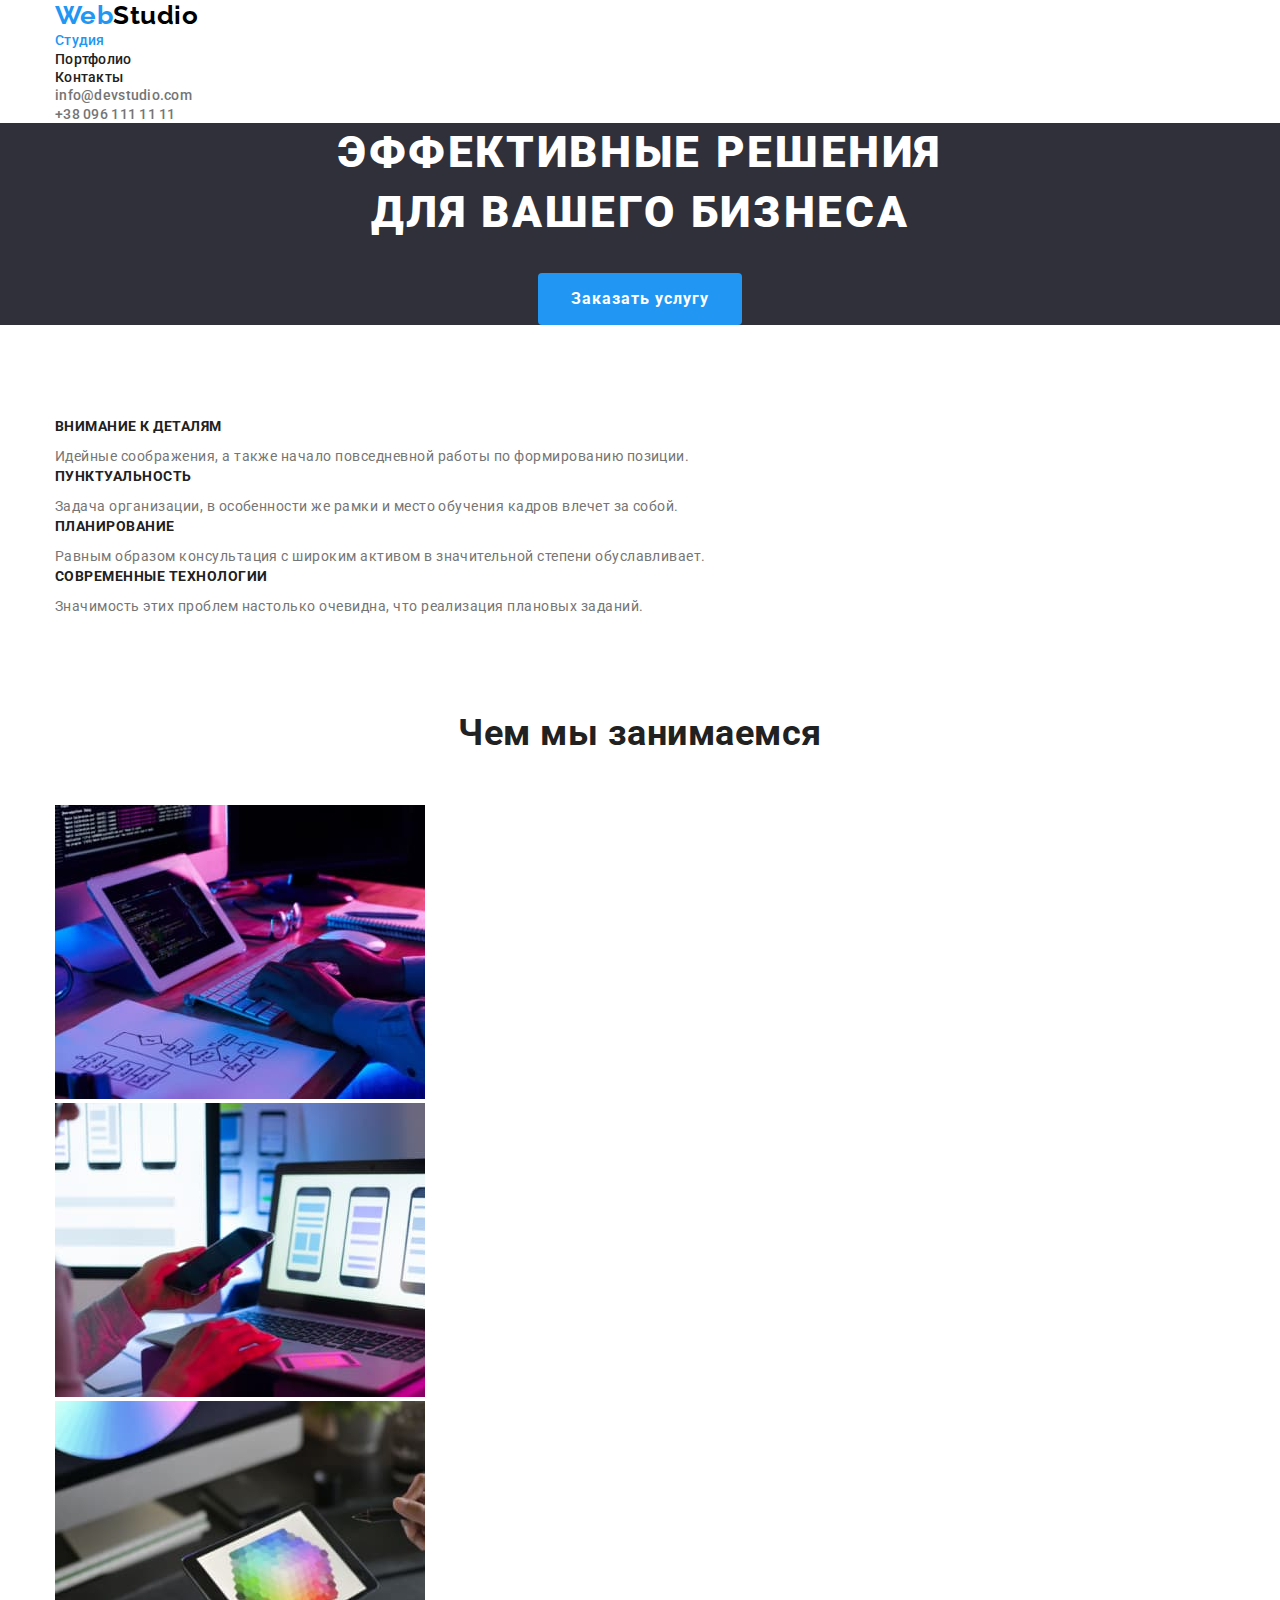
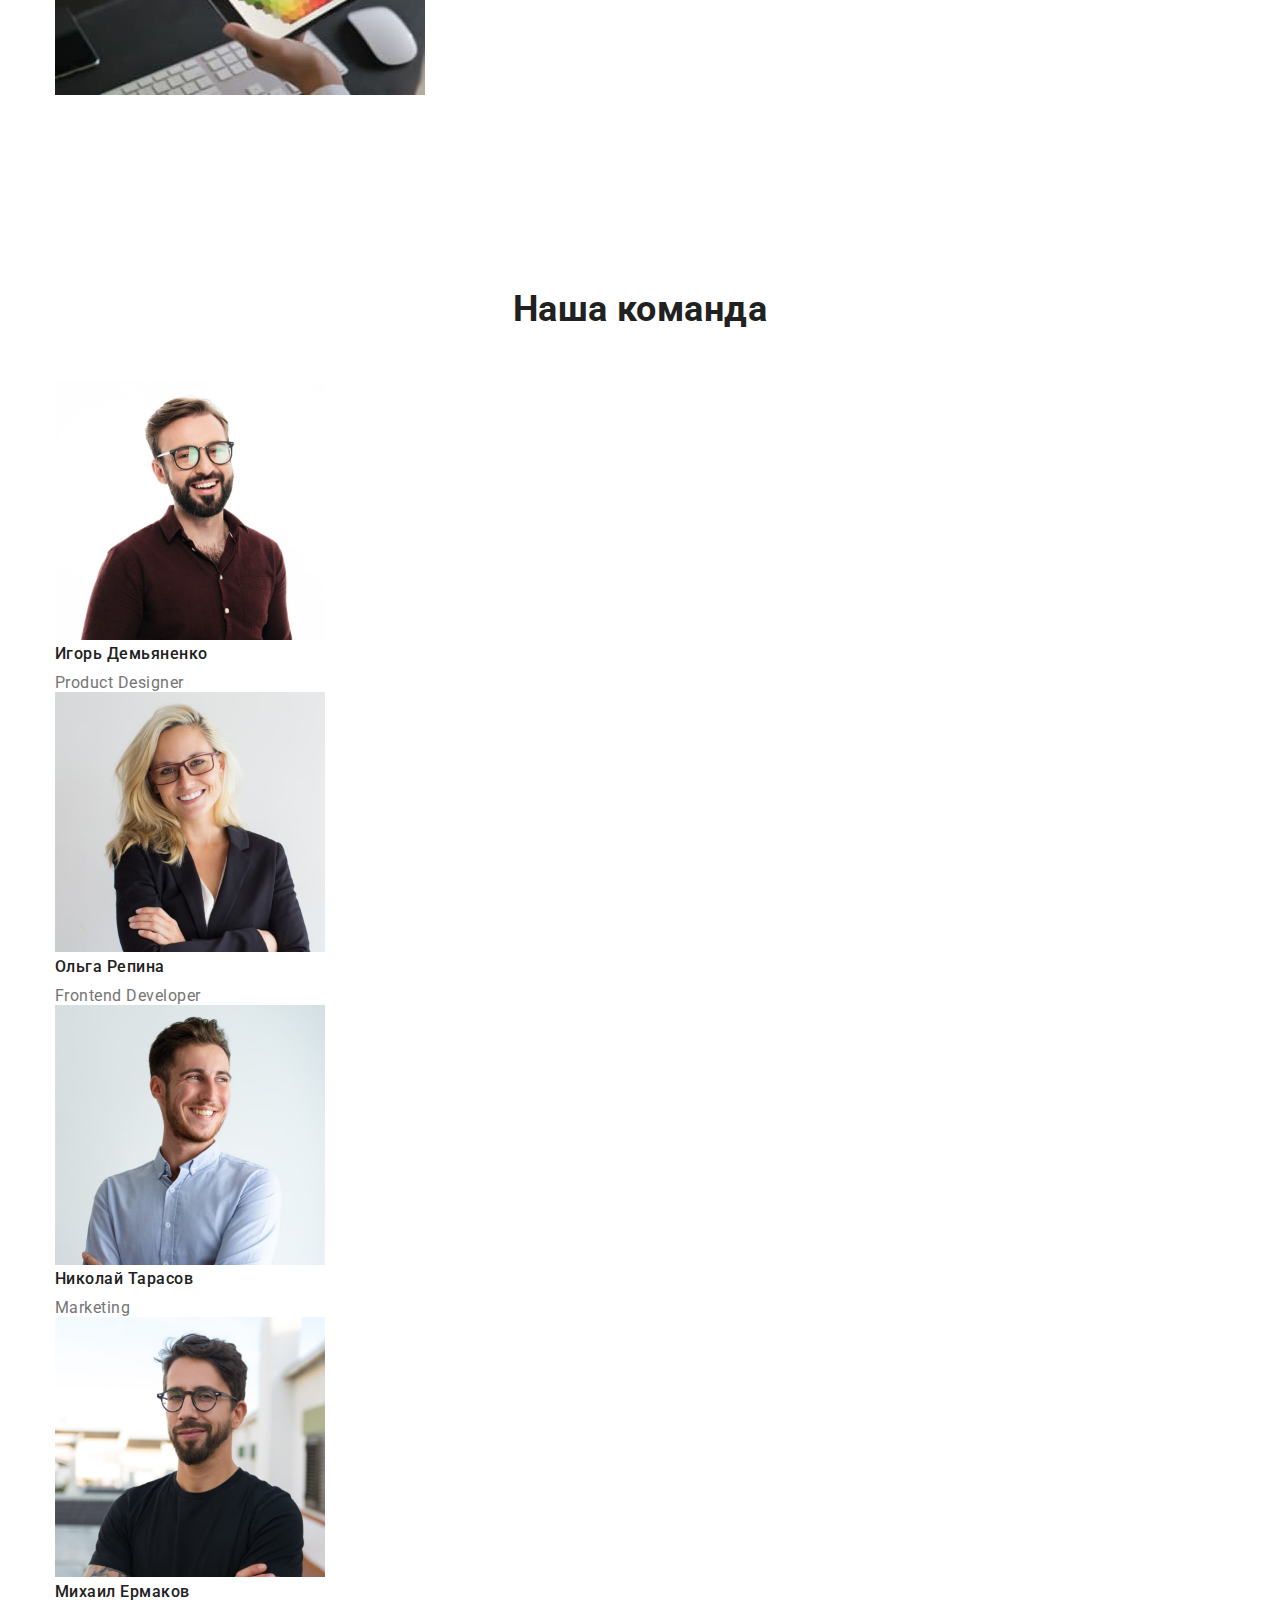
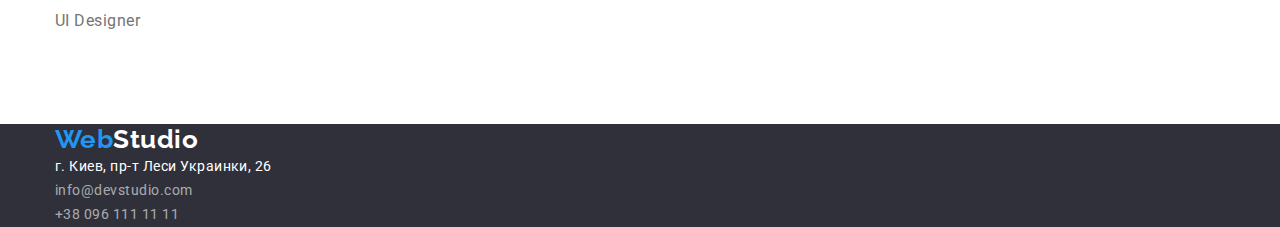
==== index.html @ ccae6b2b "Добавляет марджини и падинги" ====
<!DOCTYPE html>
<html lang="ru">
<head>
    <meta charset="UTF-8">
    <meta http-equiv="X-UA-Compatible" content="IE=edge">
    <meta name="viewport" content="width=device-width, initial-scale=1.0">
    <title>WebStudio</title>
    <link rel="preconnect" href="https://fonts.googleapis.com">
    <link rel="preconnect" href="https://fonts.gstatic.com" crossorigin>
    <link href="https://fonts.googleapis.com/css2?family=Raleway:wght@700&family=Roboto:wght@400;500;700;900&display=swap" rel="stylesheet">
    <link rel="stylesheet" href="https://cdnjs.cloudflare.com/ajax/libs/modern-normalize/1.1.0/modern-normalize.min.css">
    <link rel="stylesheet" href="./css/styles.css">
</head>
<body>
    <header>
        <div class="container">
            <div class="container-nav">
                <nav class="header-nav">
                    <a href="./index.html" class="header-logo name"><span class="logo-accent">Web</span>Studio</a>
                    <ul class="site-nav list">
                        <li><a href="#" class="current">Студия</a></li>
                        <li><a href="./portfolio.html">Портфолио</a></li>
                        <li><a href="#">Контакты</a></li>
                    </ul>
                </nav>
            </div>
            <div class="container-contacts">
                <ul class="header-contacts list">
                    <li><a href="mailto:info@devstudio.com">info@devstudio.com</a></li>
                    <li><a href="tel:+380961111111">+38 096 111 11 11</a></li>
                </ul>
            </div>  
        </div>
    </header> 
    <main>
        <section class="hero">
            <h1 class="hero-title">
                Эффективные решения<br>
                для вашего бизнеса
            </h1>
            <button type="button" class="button primary">Заказать услугу</button>
        </section>
        <section>
            <div class="container section">
                <h2 class="section-title visually-hidden">Наши преимущества</h2>
                <ul class="features list">
                    <li>
                        <h3 class="title">Внимание к деталям</h3>
                        <p class="text">Идейные соображения, а также начало повседневной работы по формированию позиции.</p>
                    </li>
                    <li>
                        <h3 class="title">Пунктуальность</h3>
                        <p class="text">Задача организации, в особенности же рамки и место обучения кадров влечет за собой.</p>
                    </li>
                    <li>
                        <h3 class="title">Планирование</h3>
                        <p class="text">Равным образом консультация с широким активом в значительной степени обуславливает.</p>
                    </li>
                    <li>
                        <h3 class="title">Современные технологии</h3>
                        <p class="text">Значимость этих проблем настолько очевидна, что реализация плановых заданий.</p>
                    </li>
                </ul>
            </div>
        </section>
        <section>
            <div class="container section no-padding-top">
                <h2 class="section-title">Чем мы занимаемся</h2>
                <ul class="list">
                    <li>
                        <img src="./images/img.jpg" alt="Вёрстка веб-страниц" width="370">
                    </li>
                    <li>
                        <img src="./images/img1.jpg" alt="Разработка веб-дизайна" width="370">
                    </li>
                    <li>
                        <img src="./images/img2.jpg" alt="Графическое оформление" width="370">
                    </li>
                </ul>
            </div>
        </section>
        <section>
            <div class="container section">
                <h2 class="section-title">Наша команда</h2>
                <ul class="team list">
                    <li>
                        <img src="./images/member1.jpg" alt="Игорь Демьяненко" width="270">
                        <h3 class="title">Игорь Демьяненко</h3>
                        <p class="text">Product Designer</p>
                    </li>
                    <li>
                        <img src="./images/member2.jpg" alt="Ольга Репина" width="270">
                        <h3 class="title">Ольга Репина</h3>
                        <p class="text">Frontend Developer</p>
                    </li>
                    <li>
                        <img src="./images/member3.jpg" alt="Николай Тарасов" width="270">
                        <h3 class="title">Николай Тарасов</h3>
                        <p class="text">Marketing</p>
                    </li>
                    <li>
                        <img src="./images/member4.jpg" alt="Михаил Ермаков" width="270">
                        <h3 class="title">Михаил Ермаков</h3>
                        <p class="text">UI Designer</p>
                    </li>
                </ul>
            </div>
        </section>
    </main> 
    <footer class="page-footer">
       <div class="container">
        <a href="./index.html" class="footer-logo name"><span class="logo-accent">Web</span>Studio</a>
        <address>
            <ul class="footer-contacts list">
                <li><a href="https://goo.gl/maps/piqngm7oDQpEDh6u6" target="_blank" rel="noopener nofollow noreferrer"
                        class="address-info">г. Киев, пр-т Леси Украинки, 26</a></li>
                <li><a href="mailto:info@devstudio.com">info@devstudio.com</a></li>
                <li><a href="tel:+380961111111">+38 096 111 11 11</a></li>
            </ul>
        </address>
       </div>
    </footer>  
</body>
</html>
---- css/styles.css ----
:root {
    --primary-text-color: #757575;
    --title-text-color: #212121;
    --accent-color: #2196F3;
    --white-color: #FFFFFF;
    --logo-black-color: #000000;
    --additional-contact-color: rgba(255, 255, 255, 0.6);
    --bcg-footer-color: #2F303A;
    --bcg-secondary-color: #F5F4FA;
}

body {
    font-family: Roboto, sans-serif;
    letter-spacing: 0.03em;
    color: var(--primary-text-color);
    background-color: var(--white-color);
}

.list {
    padding: 0;
    margin: 0;
    list-style: none;
}

.container {
    width: 1200px;
    padding-left: 15px;
    padding-right: 15px;
    margin-left: auto;
    margin-right: auto;
}

/* Header */

.header-nav a {
    text-decoration: none;
}

/* Лого */

.name {
    font-family: Raleway, sans-serif;
}

.header-logo {
    font-weight: 700;
    font-size: 26px;
    line-height: 1.2;
    color: var(--logo-black-color);
}

.footer-logo {   
    font-weight: 700;
    font-size: 26px;
    line-height: 1.2;
    color: var(--white-color);
}

.logo-accent {
    color: var(--accent-color);
}

/* Site nav */

.site-nav a {
    font-weight: 500;
    font-size: 14px;
    line-height: 1.14;
    letter-spacing: 0.02em;
    color: var(--title-text-color);
}

.site-nav a:hover,
.site-nav a:focus {
    color: var(--accent-color);
}

.site-nav .current {
    color: var(--accent-color);
}

/* Heder contacts */

.header-contacts a {
    font-weight: 500;
    font-size: 14px;
    line-height: 1.14;
    letter-spacing: 0.02em;
    text-decoration: none;
    color: var(--primary-text-color);
}

.header-contacts a:hover,
.header-contacts a:focus {
    color: var(--accent-color);
}

/* Hero */

.hero {
    background-color: var(--bcg-footer-color);
    text-align: center;
}

.hero-title {
    margin-top: 0;
    margin-bottom: 30px;
    font-weight: 900;
    font-size: 44px;
    line-height: 1.36;
    letter-spacing: 0.06em;
    text-transform: uppercase;
    color: var(--white-color); 
}

/* Button */

.button {
    display: inline-block;
    border: 1px solid transparent;
    border-radius: 4px;
    font-family: inherit;
    cursor: pointer;
    color: var(--title-text-color);
    background-color: var(--bcg-secondary-color);
    text-align: center;
}

.button.primary {
    padding: 10px 32px;
    min-width: 200px;
    font-weight: 700;
    font-size: 16px;
    line-height: 1.88;
    letter-spacing: 0.06em;
    color: var(--white-color);
    background-color: var(--accent-color);
}

.button.secondary {
    padding: 6px 22px;
    min-width: 73px;
    font-weight: 500;
    font-size: 16px;
    line-height: 1.63;
    text-align: center;
}

.button.secondary:hover,
.button.secondary:focus {
    background-color: var(--accent-color);
    color: var(--white-color);
}

/* Section */

.section {
    padding-top: 94px;
    padding-bottom: 94px;
}

.no-padding-top {
    padding-top: 0;
}

.section-title {
    margin-top: 0;
    margin-bottom: 50px;
    font-weight: 700;
    font-size: 36px;
    line-height: 1.17;
    text-align: center;
    color: var(--title-text-color);
}

.title {
    margin-top: 0;
    margin-bottom: 10px;
}

.text {
    margin-top: 0;
    margin-bottom: 0;
}

/* Features */

.features .title {
    font-weight: 700;
    font-size: 14px;
    line-height: 1.14;
    text-transform: uppercase;
    color: var(--title-text-color); 
}

.features .text {
    font-size: 14px;
    line-height: 1.71;
}

.visually-hidden {
    position: absolute;
    width: 1px;
    height: 1px;
    margin: -1px;
    border: 0;
    padding: 0;
    white-space: nowrap;
    clip-path: inset(100%);
    clip: rect(0 0 0 0);
    overflow: hidden;
}

/* Team */

.team .title {
    font-weight: 500;
    font-size: 16px;
    line-height: 1.19;
    color: var(--title-text-color);
    
}

.team .text {
    font-size: 16px;
    line-height: 1.19;
}

/* Works */

.works .title {
    font-weight: 700;
    font-size: 18px;
    line-height: 2;
    letter-spacing: 0.06em;
    color: var(--title-text-color);
}

.works .text { 
    font-size: 16px;
    line-height: 1.88;
    color: var(--primary-text-color);
}

.works a {
    text-decoration: none;
}

/* Footer */

.page-footer {
    background-color: var(--bcg-footer-color);
}

.page-footer a {
    text-decoration: none;
}

.footer-contacts a {
    font-style: normal;
    font-weight: 400;
    font-size: 14px;
    line-height: 1.71;
    color: var(--additional-contact-color);
}

.footer-contacts .address-info {
    color: var(--white-color);
}

.footer-contacts a:hover,
.footer-contacts a:focus {
    color: var(--accent-color);
}
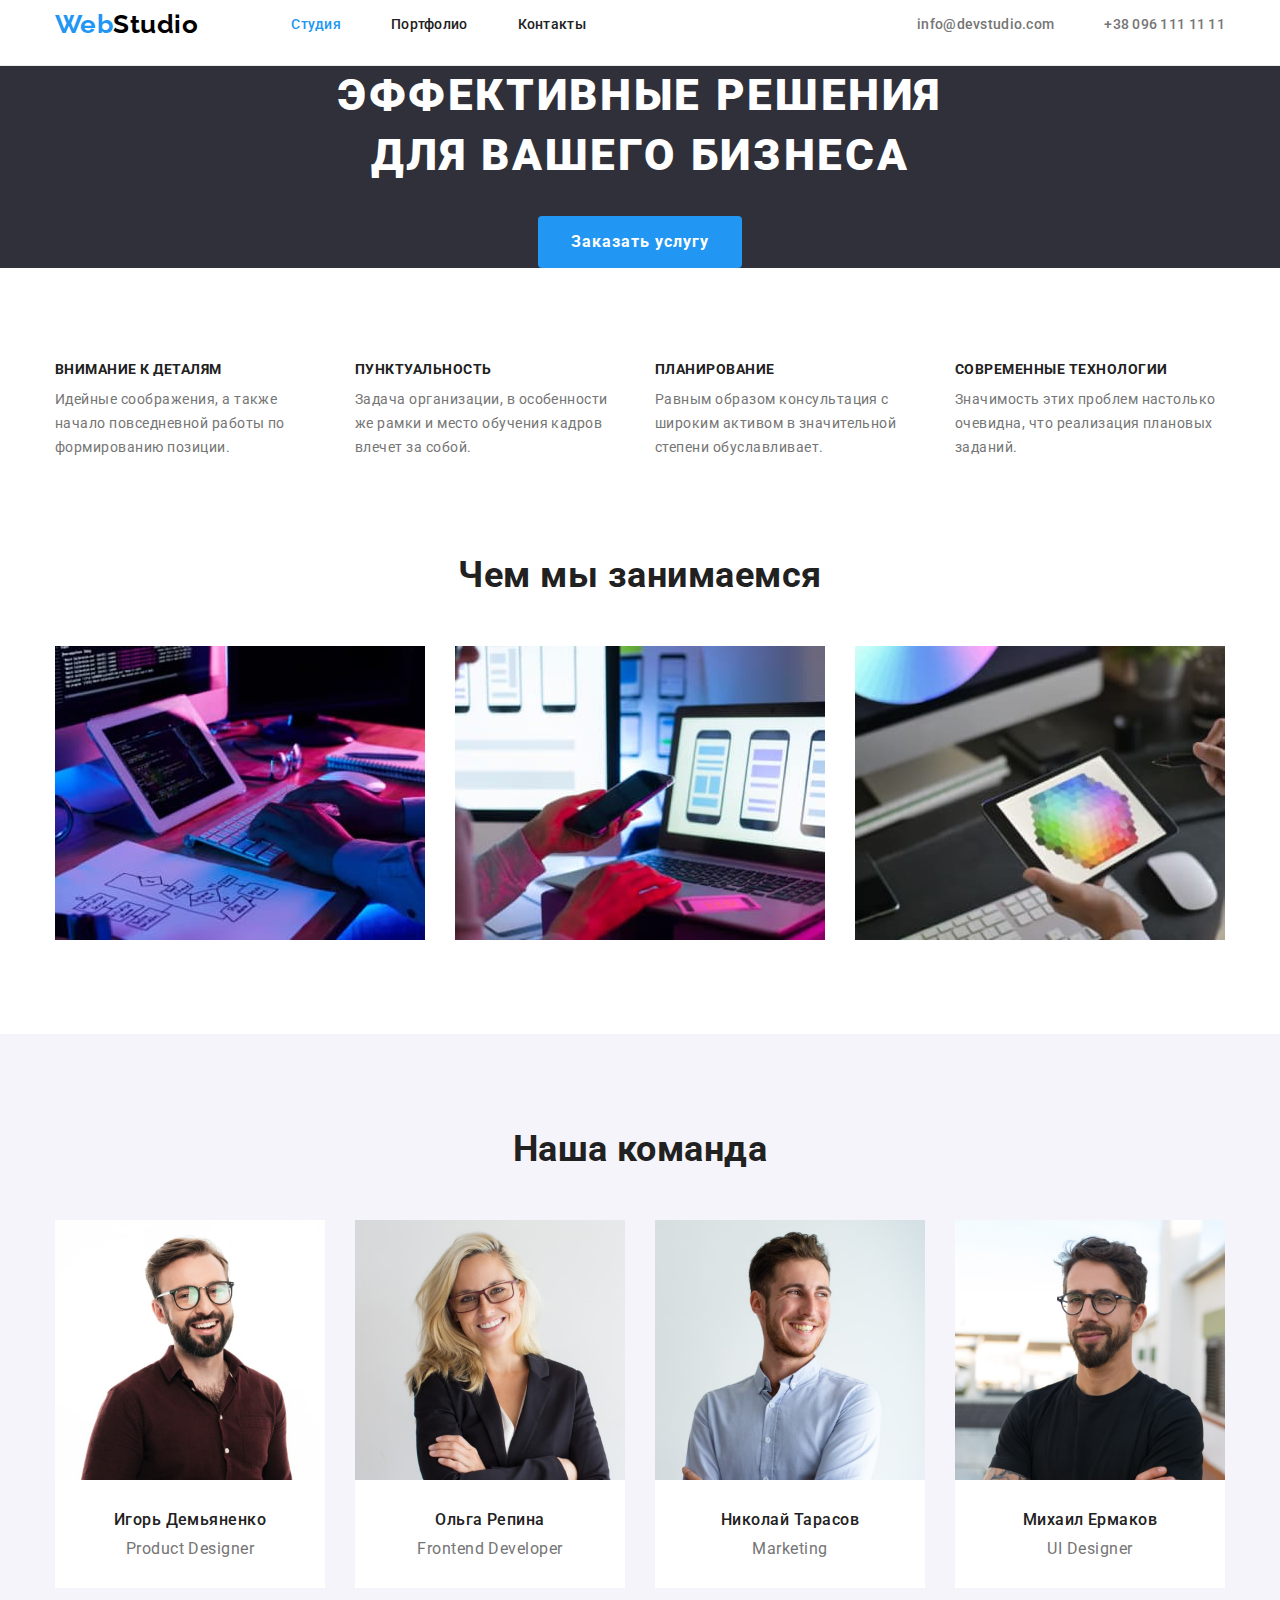
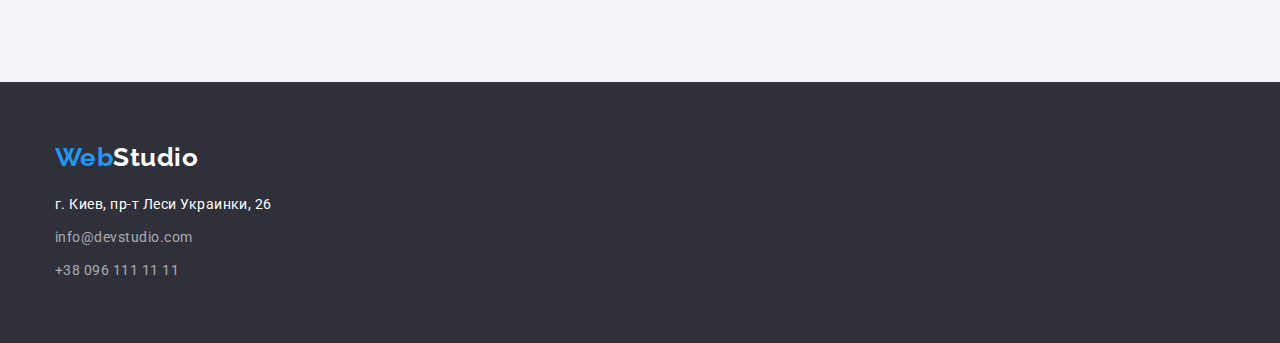
==== commit fe30781b: "Добавляет позиционирование" ====
--- a/index.html
+++ b/index.html
@@ -12,24 +12,20 @@
     <link rel="stylesheet" href="./css/styles.css">
 </head>
 <body>
-    <header>
-        <div class="container">
-            <div class="container-nav">
-                <nav class="header-nav">
-                    <a href="./index.html" class="header-logo name"><span class="logo-accent">Web</span>Studio</a>
-                    <ul class="site-nav list">
-                        <li><a href="#" class="current">Студия</a></li>
-                        <li><a href="./portfolio.html">Портфолио</a></li>
-                        <li><a href="#">Контакты</a></li>
-                    </ul>
-                </nav>
-            </div>
-            <div class="container-contacts">
-                <ul class="header-contacts list">
-                    <li><a href="mailto:info@devstudio.com">info@devstudio.com</a></li>
-                    <li><a href="tel:+380961111111">+38 096 111 11 11</a></li>
+    <header class="page-header">
+        <div class="container main-nav">
+            <nav class="header-nav">
+                <a href="./index.html" class="header-logo name"><span class="logo-accent">Web</span>Studio</a>
+                <ul class="site-nav list">
+                    <li class="item"><a href="#" class="link current">Студия</a></li>
+                    <li class="item"><a href="./portfolio.html" class="link">Портфолио</a></li>
+                    <li class="item"><a href="#" class="link">Контакты</a></li>
                 </ul>
-            </div>  
+            </nav>
+            <ul class="header-contacts list">
+                <li class="item"><a href="mailto:info@devstudio.com" class="link">info@devstudio.com</a></li>
+                <li class="item"><a href="tel:+380961111111" class="link">+38 096 111 11 11</a></li>
+            </ul>  
         </div>
     </header> 
     <main>
@@ -44,19 +40,19 @@
             <div class="container section">
                 <h2 class="section-title visually-hidden">Наши преимущества</h2>
                 <ul class="features list">
-                    <li>
+                    <li class="item">
                         <h3 class="title">Внимание к деталям</h3>
                         <p class="text">Идейные соображения, а также начало повседневной работы по формированию позиции.</p>
                     </li>
-                    <li>
+                    <li class="item">
                         <h3 class="title">Пунктуальность</h3>
                         <p class="text">Задача организации, в особенности же рамки и место обучения кадров влечет за собой.</p>
                     </li>
-                    <li>
+                    <li class="item">
                         <h3 class="title">Планирование</h3>
                         <p class="text">Равным образом консультация с широким активом в значительной степени обуславливает.</p>
                     </li>
-                    <li>
+                    <li class="item">
                         <h3 class="title">Современные технологии</h3>
                         <p class="text">Значимость этих проблем настолько очевидна, что реализация плановых заданий.</p>
                     </li>
@@ -66,42 +62,50 @@
         <section>
             <div class="container section no-padding-top">
                 <h2 class="section-title">Чем мы занимаемся</h2>
-                <ul class="list">
-                    <li>
+                <ul class="work-style list">
+                    <li class="item">
                         <img src="./images/img.jpg" alt="Вёрстка веб-страниц" width="370">
                     </li>
-                    <li>
+                    <li class="item">
                         <img src="./images/img1.jpg" alt="Разработка веб-дизайна" width="370">
                     </li>
-                    <li>
+                    <li class="item">
                         <img src="./images/img2.jpg" alt="Графическое оформление" width="370">
                     </li>
                 </ul>
             </div>
         </section>
-        <section>
+        <section class="team-section">
             <div class="container section">
                 <h2 class="section-title">Наша команда</h2>
                 <ul class="team list">
-                    <li>
+                    <li class="item">
                         <img src="./images/member1.jpg" alt="Игорь Демьяненко" width="270">
-                        <h3 class="title">Игорь Демьяненко</h3>
-                        <p class="text">Product Designer</p>
+                        <div class="team-cards">
+                            <h3 class="title">Игорь Демьяненко</h3>
+                            <p class="text">Product Designer</p>
+                        </div>
                     </li>
-                    <li>
+                    <li class="item">
                         <img src="./images/member2.jpg" alt="Ольга Репина" width="270">
-                        <h3 class="title">Ольга Репина</h3>
-                        <p class="text">Frontend Developer</p>
+                        <div class="team-cards">
+                            <h3 class="title">Ольга Репина</h3>
+                            <p class="text">Frontend Developer</p>
+                        </div>
                     </li>
-                    <li>
+                    <li class="item">
                         <img src="./images/member3.jpg" alt="Николай Тарасов" width="270">
-                        <h3 class="title">Николай Тарасов</h3>
-                        <p class="text">Marketing</p>
+                        <div class="team-cards">
+                            <h3 class="title">Николай Тарасов</h3>
+                            <p class="text">Marketing</p>
+                        </div>                      
                     </li>
-                    <li>
+                    <li class="item">
                         <img src="./images/member4.jpg" alt="Михаил Ермаков" width="270">
-                        <h3 class="title">Михаил Ермаков</h3>
-                        <p class="text">UI Designer</p>
+                        <div class="team-cards">
+                            <h3 class="title">Михаил Ермаков</h3>
+                            <p class="text">UI Designer</p>
+                        </div>
                     </li>
                 </ul>
             </div>
@@ -109,15 +113,15 @@
     </main> 
     <footer class="page-footer">
        <div class="container">
-        <a href="./index.html" class="footer-logo name"><span class="logo-accent">Web</span>Studio</a>
-        <address>
-            <ul class="footer-contacts list">
-                <li><a href="https://goo.gl/maps/piqngm7oDQpEDh6u6" target="_blank" rel="noopener nofollow noreferrer"
-                        class="address-info">г. Киев, пр-т Леси Украинки, 26</a></li>
-                <li><a href="mailto:info@devstudio.com">info@devstudio.com</a></li>
-                <li><a href="tel:+380961111111">+38 096 111 11 11</a></li>
-            </ul>
-        </address>
+            <a href="./index.html" class="footer-logo name"><span class="logo-accent">Web</span>Studio</a>
+            <address>
+                <ul class="footer-contacts list">
+                    <li class="item"><a href="https://goo.gl/maps/piqngm7oDQpEDh6u6" target="_blank" rel="noopener nofollow noreferrer"
+                            class="address-info">г. Киев, пр-т Леси Украинки, 26</a></li>
+                    <li class="item"><a href="mailto:info@devstudio.com">info@devstudio.com</a></li>
+                    <li class="item"><a href="tel:+380961111111">+38 096 111 11 11</a></li>
+                </ul>
+            </address>
        </div>
     </footer>  
 </body>
--- a/css/styles.css
+++ b/css/styles.css
@@ -7,6 +7,8 @@
     --additional-contact-color: rgba(255, 255, 255, 0.6);
     --bcg-footer-color: #2F303A;
     --bcg-secondary-color: #F5F4FA;
+    --border-color: #EEEEEE;
+    --border-header-color: #ECECEC;
 }
 
 body {
@@ -15,6 +17,8 @@
     color: var(--primary-text-color);
     background-color: var(--white-color);
 }
+
+/* Утилиты */
 
 .list {
     padding: 0;
@@ -30,10 +34,30 @@
     margin-right: auto;
 }
 
+img {
+    display: block;
+    max-width: 100%;
+    height: auto;
+}
+
 /* Header */
 
+.page-header {
+    border-bottom: 1px solid var(--border-header-color);
+}
+
 .header-nav a {
+    display: block;
     text-decoration: none;
+}
+
+.container.main-nav {
+    display: flex;
+    align-items: center;
+}
+
+.header-nav {
+    display: flex;
 }
 
 /* Лого */
@@ -43,13 +67,19 @@
 }
 
 .header-logo {
+    display: block;
+    padding-top: 9px;
+    padding-bottom: 25px;
     font-weight: 700;
     font-size: 26px;
     line-height: 1.2;
     color: var(--logo-black-color);
 }
 
-.footer-logo {   
+.footer-logo {
+    display: block;
+    margin-top: 0;
+    margin-bottom: 20px;
     font-weight: 700;
     font-size: 26px;
     line-height: 1.2;
@@ -62,7 +92,19 @@
 
 /* Site nav */
 
-.site-nav a {
+.site-nav {
+    display: flex;
+    margin-left: 93px;
+}
+
+.site-nav .item:not(:last-child) {
+    margin-right: 50px;
+}
+
+.site-nav .link {
+    display: block;
+    padding-top: 17px;
+    padding-bottom: 32px;
     font-weight: 500;
     font-size: 14px;
     line-height: 1.14;
@@ -70,8 +112,8 @@
     color: var(--title-text-color);
 }
 
-.site-nav a:hover,
-.site-nav a:focus {
+.site-nav .link:hover,
+.site-nav .link:focus {
     color: var(--accent-color);
 }
 
@@ -81,7 +123,19 @@
 
 /* Heder contacts */
 
-.header-contacts a {
+.header-contacts {
+    display: flex;
+    margin-left: auto;
+}
+
+.header-contacts .item:not(:last-child) {
+    margin-right: 50px;
+}
+
+.header-contacts .link {
+    display: block;
+    padding-top: 17px;
+    padding-bottom: 32px;
     font-weight: 500;
     font-size: 14px;
     line-height: 1.14;
@@ -90,8 +144,8 @@
     color: var(--primary-text-color);
 }
 
-.header-contacts a:hover,
-.header-contacts a:focus {
+.header-contacts .link:hover,
+.header-contacts .link:focus {
     color: var(--accent-color);
 }
 
@@ -163,6 +217,10 @@
     padding-top: 0;
 }
 
+.no-padding-bottom {
+    padding-bottom: 0;
+}
+
 .section-title {
     margin-top: 0;
     margin-bottom: 50px;
@@ -173,30 +231,7 @@
     color: var(--title-text-color);
 }
 
-.title {
-    margin-top: 0;
-    margin-bottom: 10px;
-}
-
-.text {
-    margin-top: 0;
-    margin-bottom: 0;
-}
-
 /* Features */
-
-.features .title {
-    font-weight: 700;
-    font-size: 14px;
-    line-height: 1.14;
-    text-transform: uppercase;
-    color: var(--title-text-color); 
-}
-
-.features .text {
-    font-size: 14px;
-    line-height: 1.71;
-}
 
 .visually-hidden {
     position: absolute;
@@ -211,24 +246,122 @@
     overflow: hidden;
 }
 
+.features {
+    display: flex;
+}
+
+.features .item:not(:last-child) {
+    margin-right: 30px;
+}
+
+.features .item {
+    min-width: 270px;
+}
+
+.features .title {
+    margin-top: 0;
+    margin-bottom: 10px;
+    font-weight: 700;
+    font-size: 14px;
+    line-height: 1.14;
+    text-transform: uppercase;
+    color: var(--title-text-color); 
+}
+
+.features .text {
+    margin-top: 0;
+    margin-bottom: 0;
+    font-size: 14px;
+    line-height: 1.71;
+}
+
+/* Work-style */
+
+.work-style {
+    display: flex;
+    margin-left: -30px;
+    margin-top: -30px;
+}
+
+.work-style .item {
+    flex-basis: calc(100% / 3 - 30px);
+    margin-left: 30px;
+    margin-top: 30px;
+}
+
 /* Team */
 
+.team-section {
+background-color: var(--bcg-secondary-color);
+}
+
+.team {
+    display: flex;
+    margin-left: -30px;
+    margin-top: -30px;
+    text-align: center;
+}
+
+.team .item {
+    flex-basis: calc(100% / 4 - 30px);
+    margin-left: 30px;
+    margin-top: 30px;
+    background-color: var(--white-color);
+}
+
+.team-cards {
+    padding: 30px 0;
+}
+
 .team .title {
+    margin-top: 0;
+    margin-bottom: 0;
     font-weight: 500;
     font-size: 16px;
     line-height: 1.19;
     color: var(--title-text-color);
-    
 }
 
 .team .text {
+    margin-top: 10px;
+    margin-bottom: 0;
     font-size: 16px;
     line-height: 1.19;
 }
 
 /* Works */
 
+.filter {
+    display: flex;
+    justify-content: center;
+    margin-bottom: 50px;
+}
+
+.filter .item:not(:last-child) {
+    margin-right: 8px;
+}
+
+.works {
+    display: flex;
+    flex-wrap: wrap;
+    margin-left: -30px;
+    margin-top: -30px;
+}
+
+.works .item {
+    flex-basis: calc(100% / 3 - 30px);
+    margin-left: 30px;
+    margin-top: 30px;
+}
+
+.works-cards {
+    padding: 20px 24px;
+    border: 1px solid var(--border-color);
+}
+
 .works .title {
+    margin-top: 0;
+    margin-bottom: 0;
     font-weight: 700;
     font-size: 18px;
     line-height: 2;
@@ -236,7 +369,9 @@
     color: var(--title-text-color);
 }
 
-.works .text { 
+.works .text {
+    margin-top: 4px; 
+    margin-bottom: 0;
     font-size: 16px;
     line-height: 1.88;
     color: var(--primary-text-color);
@@ -250,6 +385,11 @@
 
 .page-footer {
     background-color: var(--bcg-footer-color);
+}
+
+.page-footer .container {
+    padding-top: 60px;
+    padding-bottom: 60px;
 }
 
 .page-footer a {
@@ -272,3 +412,13 @@
 .footer-contacts a:focus {
     color: var(--accent-color);
 }
+
+.footer-contacts .item {
+    display: block;
+}
+    
+.footer-contacts .item:not(:last-child) {
+    margin-bottom: 9px; 
+}
+    
+  
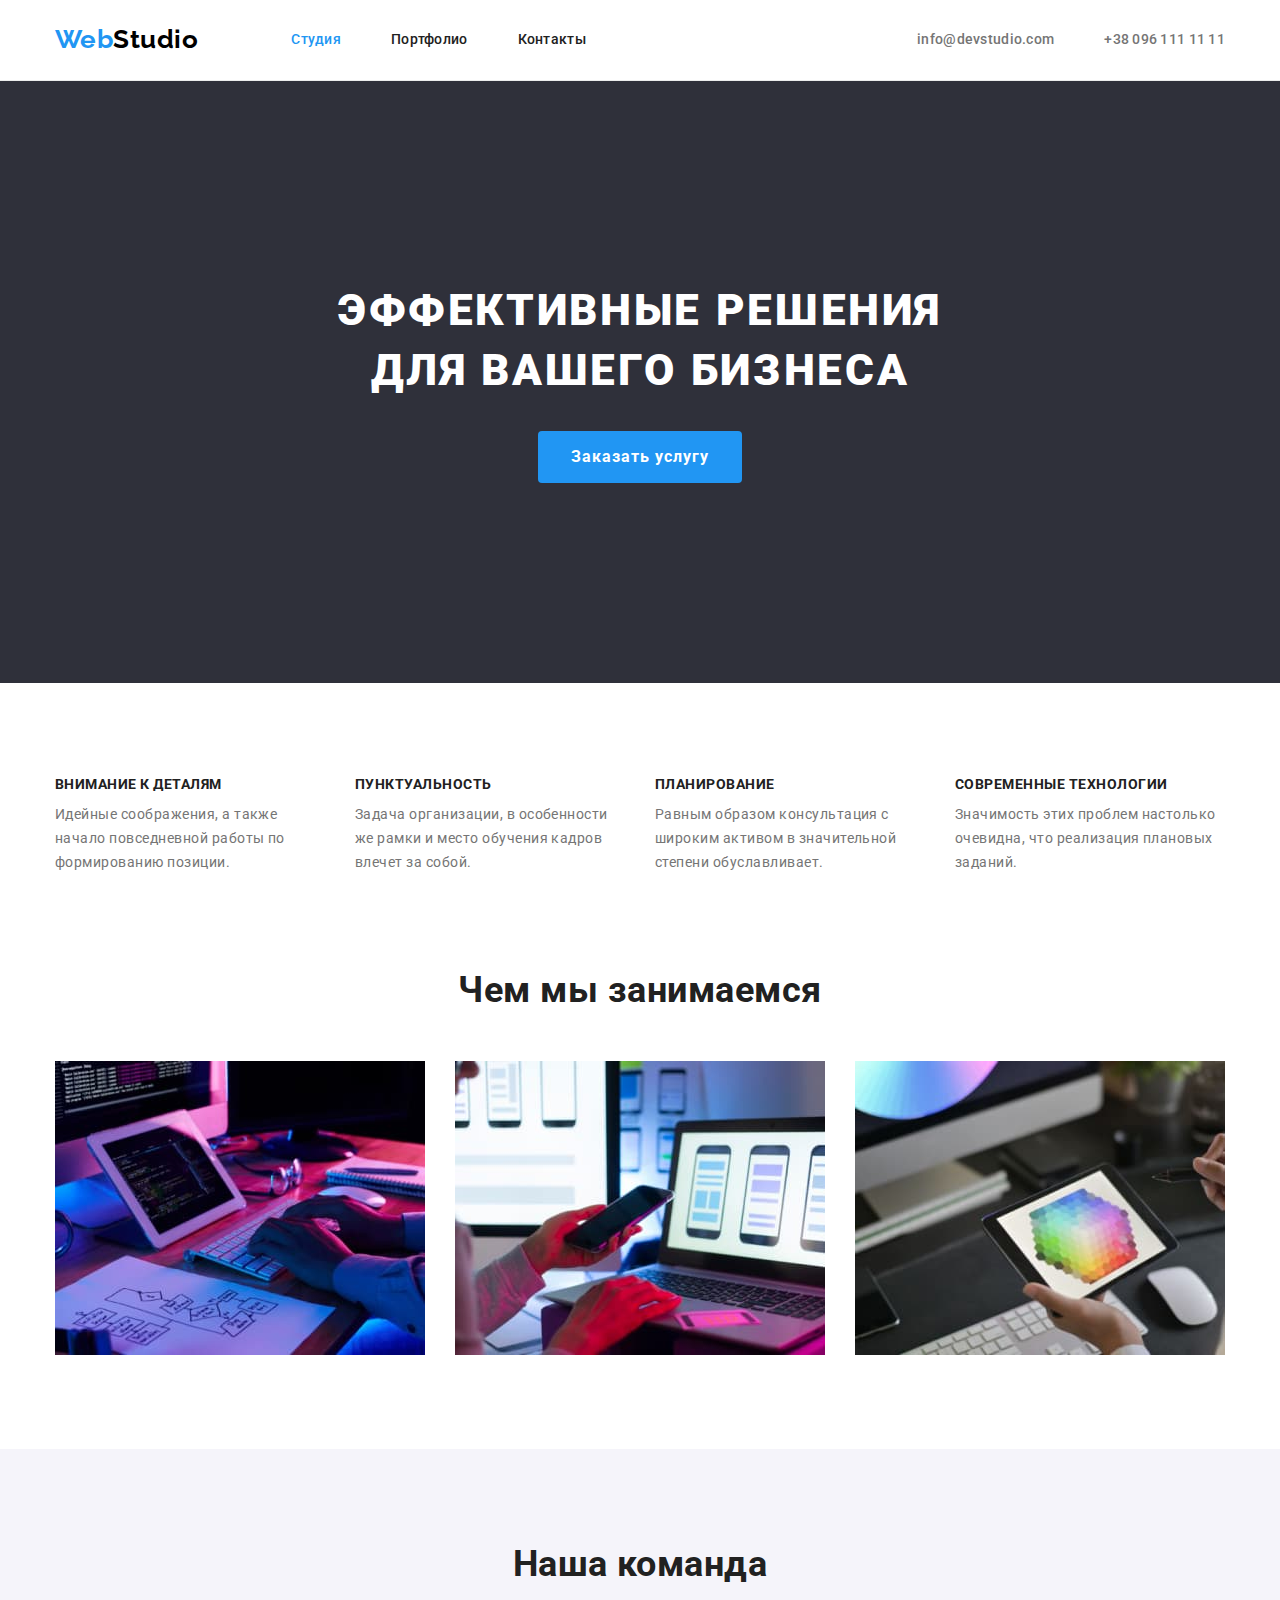
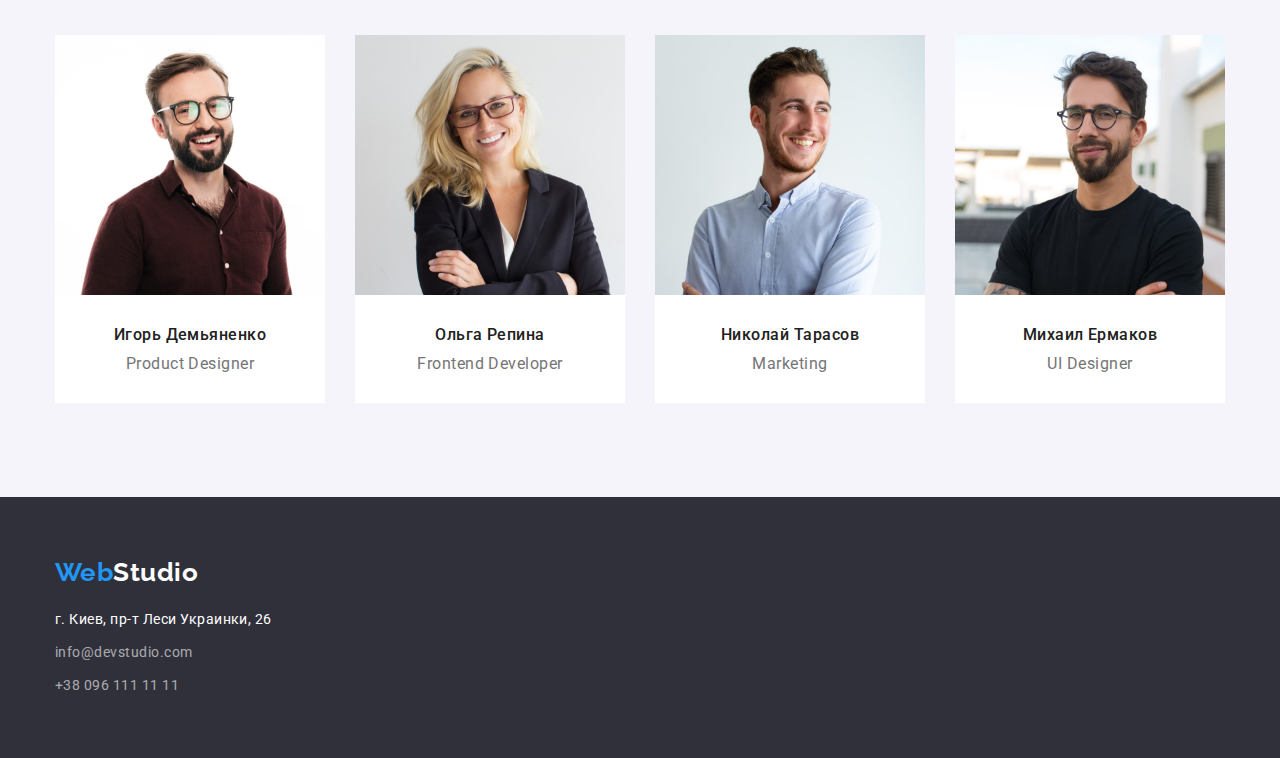
==== commit 8e7b88f5: "Добавляет падинги секциям" ====
--- a/index.html
+++ b/index.html
@@ -36,8 +36,8 @@
             </h1>
             <button type="button" class="button primary">Заказать услугу</button>
         </section>
-        <section>
-            <div class="container section">
+        <section class="section">
+            <div class="container">
                 <h2 class="section-title visually-hidden">Наши преимущества</h2>
                 <ul class="features list">
                     <li class="item">
@@ -59,8 +59,8 @@
                 </ul>
             </div>
         </section>
-        <section>
-            <div class="container section no-padding-top">
+        <section class="section no-padding-top">
+            <div class="container">
                 <h2 class="section-title">Чем мы занимаемся</h2>
                 <ul class="work-style list">
                     <li class="item">
@@ -75,10 +75,10 @@
                 </ul>
             </div>
         </section>
-        <section class="team-section">
-            <div class="container section">
+        <section class="team section">
+            <div class="container">
                 <h2 class="section-title">Наша команда</h2>
-                <ul class="team list">
+                <ul class="team-members list">
                     <li class="item">
                         <img src="./images/member1.jpg" alt="Игорь Демьяненко" width="270">
                         <div class="team-cards">
--- a/css/styles.css
+++ b/css/styles.css
@@ -68,7 +68,7 @@
 
 .header-logo {
     display: block;
-    padding-top: 9px;
+    padding-top: 24px;
     padding-bottom: 25px;
     font-weight: 700;
     font-size: 26px;
@@ -103,7 +103,7 @@
 
 .site-nav .link {
     display: block;
-    padding-top: 17px;
+    padding-top: 32px;
     padding-bottom: 32px;
     font-weight: 500;
     font-size: 14px;
@@ -134,7 +134,7 @@
 
 .header-contacts .link {
     display: block;
-    padding-top: 17px;
+    padding-top: 32px;
     padding-bottom: 32px;
     font-weight: 500;
     font-size: 14px;
@@ -152,6 +152,7 @@
 /* Hero */
 
 .hero {
+    padding: 200px 0;
     background-color: var(--bcg-footer-color);
     text-align: center;
 }
@@ -215,10 +216,6 @@
 
 .no-padding-top {
     padding-top: 0;
-}
-
-.no-padding-bottom {
-    padding-bottom: 0;
 }
 
 .section-title {
@@ -291,18 +288,18 @@
 
 /* Team */
 
-.team-section {
+.team {
 background-color: var(--bcg-secondary-color);
 }
 
-.team {
+.team-members {
     display: flex;
     margin-left: -30px;
     margin-top: -30px;
     text-align: center;
 }
 
-.team .item {
+.team-members .item {
     flex-basis: calc(100% / 4 - 30px);
     margin-left: 30px;
     margin-top: 30px;
@@ -313,7 +310,7 @@
     padding: 30px 0;
 }
 
-.team .title {
+.team-members .title {
     margin-top: 0;
     margin-bottom: 0;
     font-weight: 500;
@@ -322,7 +319,7 @@
     color: var(--title-text-color);
 }
 
-.team .text {
+.team-members .text {
     margin-top: 10px;
     margin-bottom: 0;
     font-size: 16px;
@@ -384,12 +381,9 @@
 /* Footer */
 
 .page-footer {
-    background-color: var(--bcg-footer-color);
-}
-
-.page-footer .container {
     padding-top: 60px;
     padding-bottom: 60px;
+    background-color: var(--bcg-footer-color);
 }
 
 .page-footer a {
